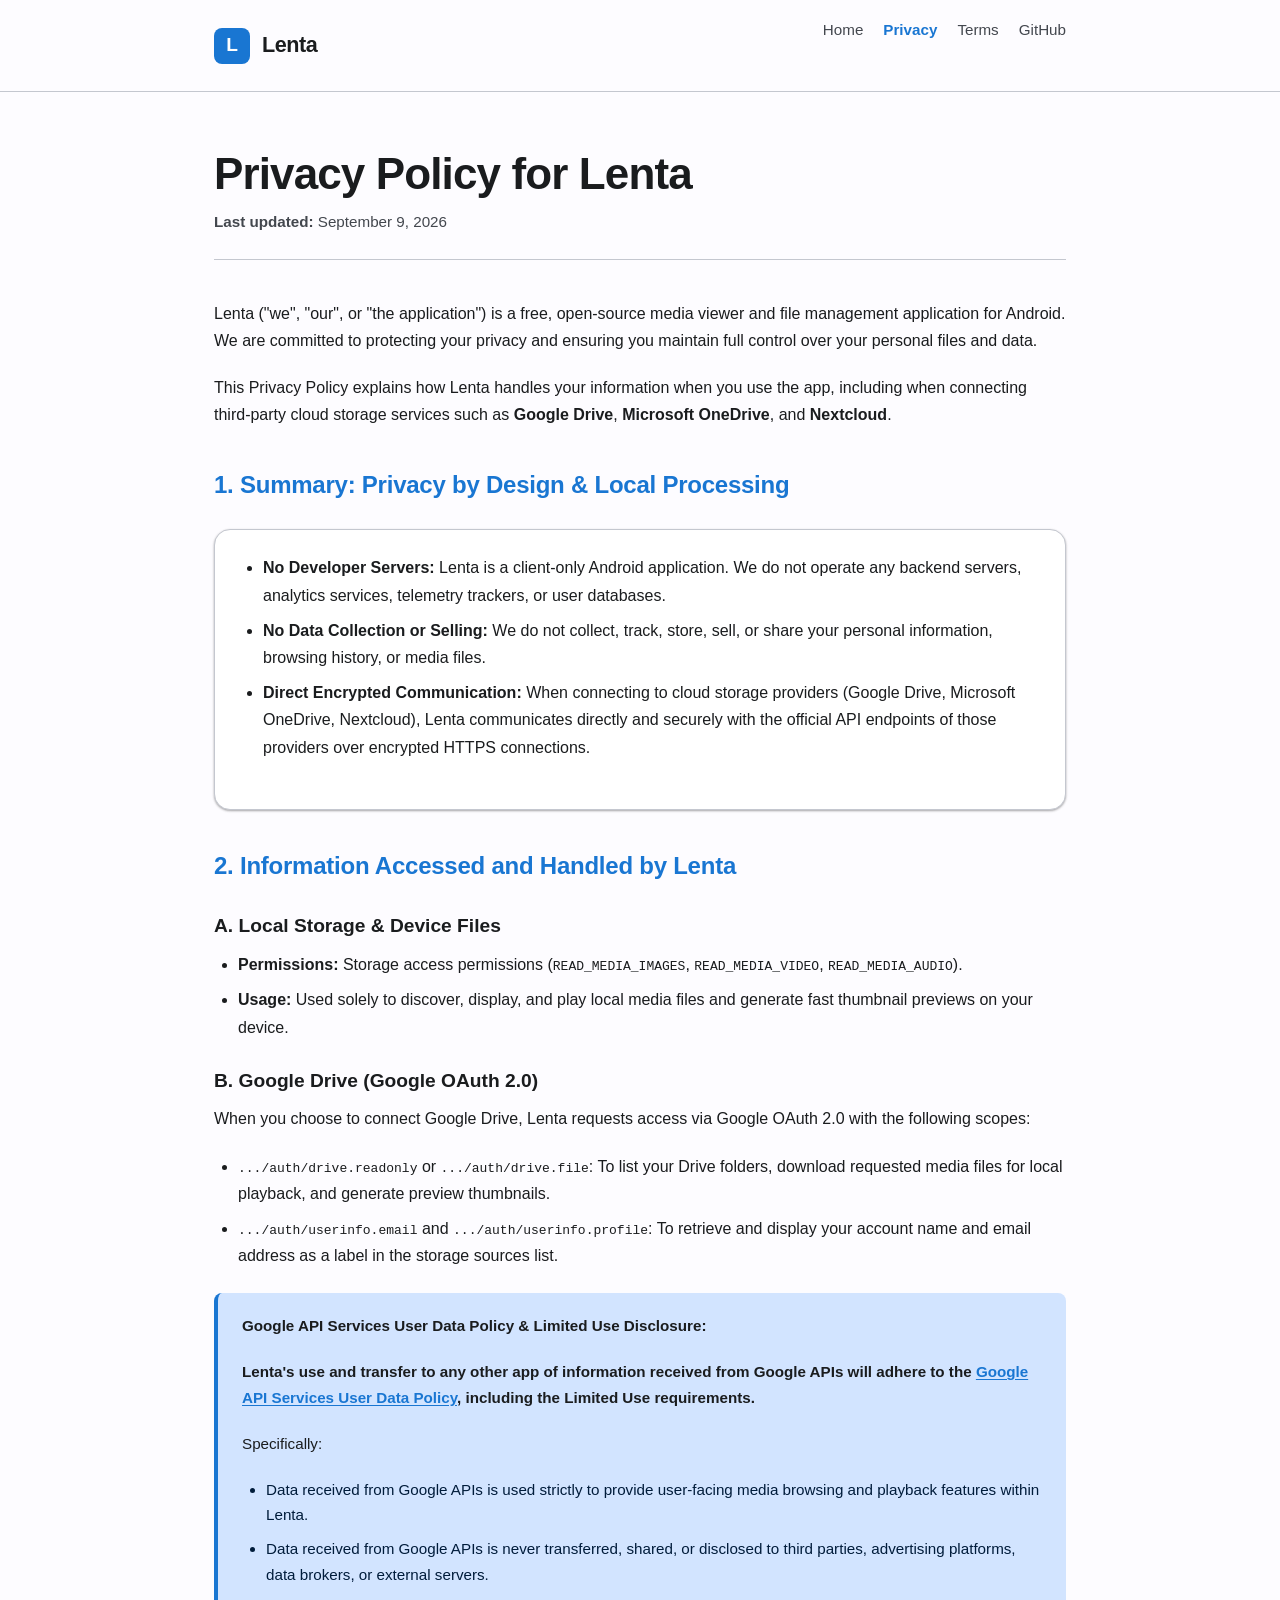
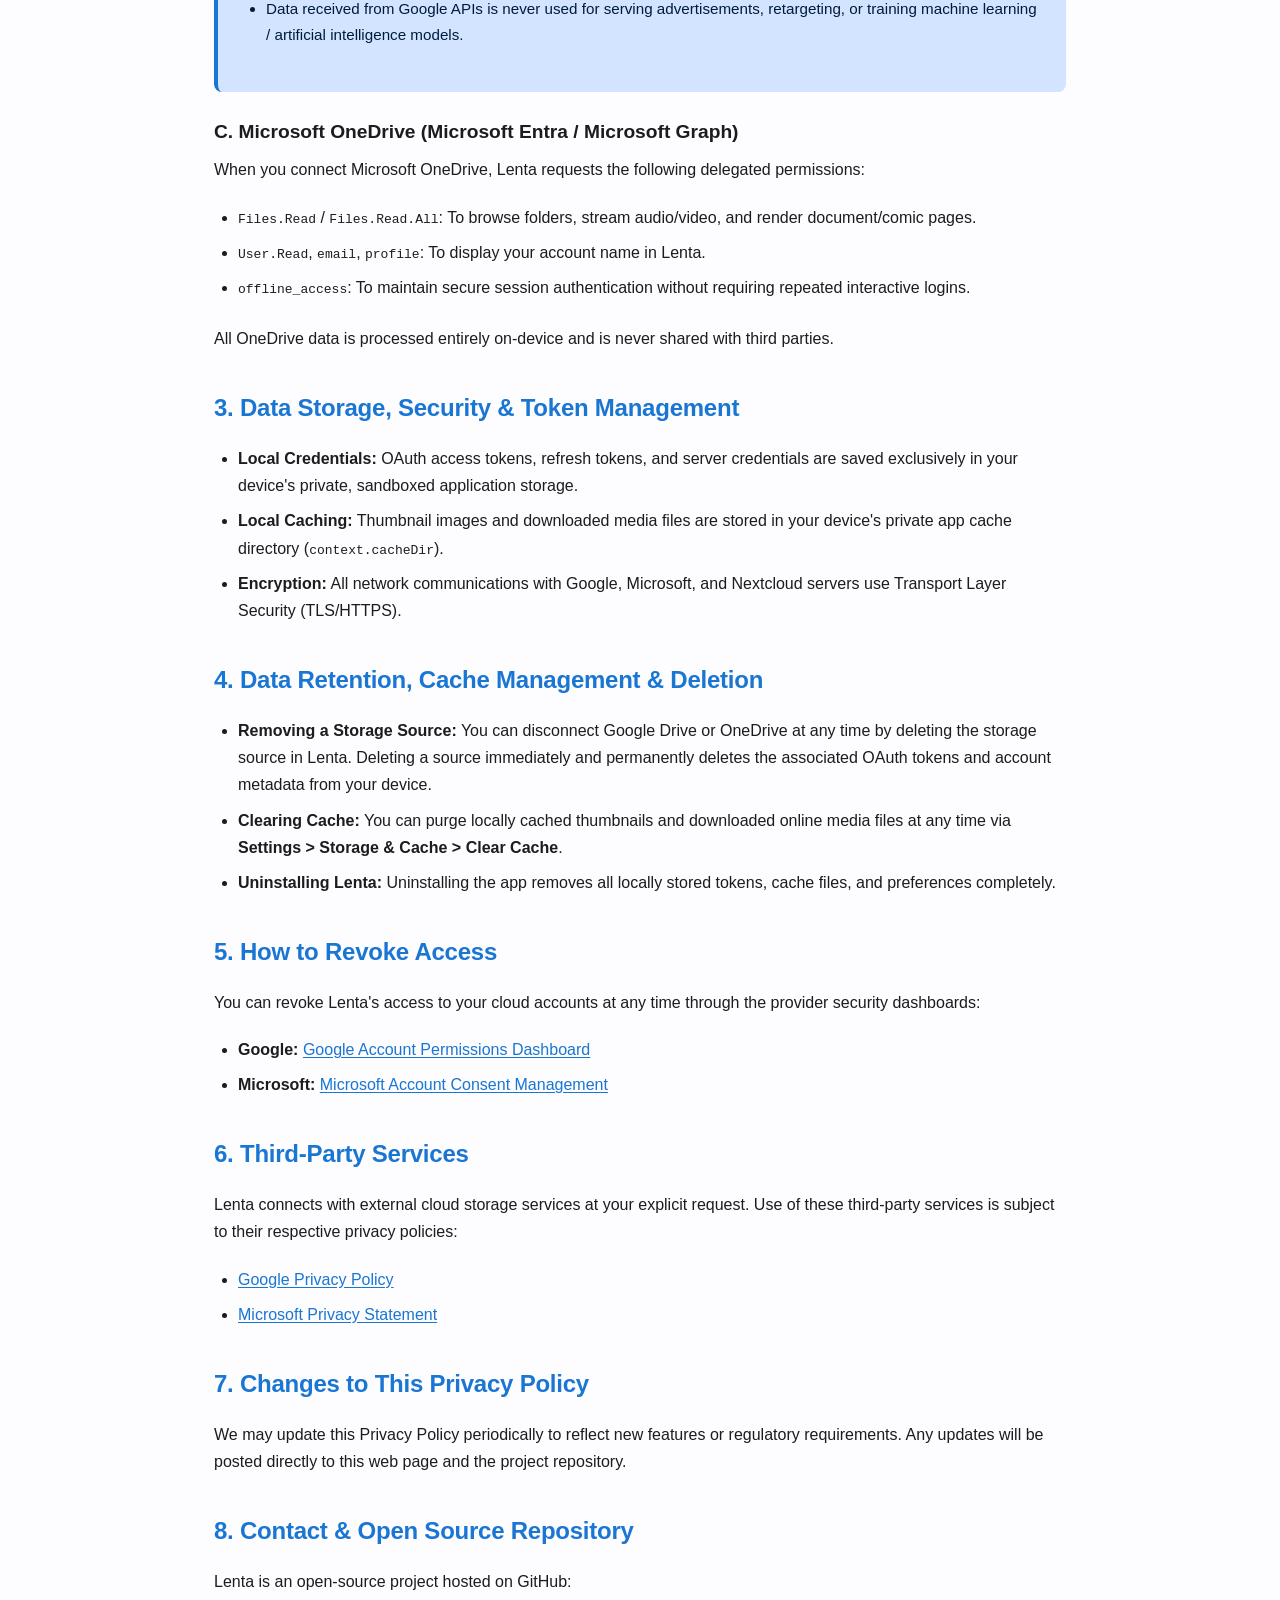
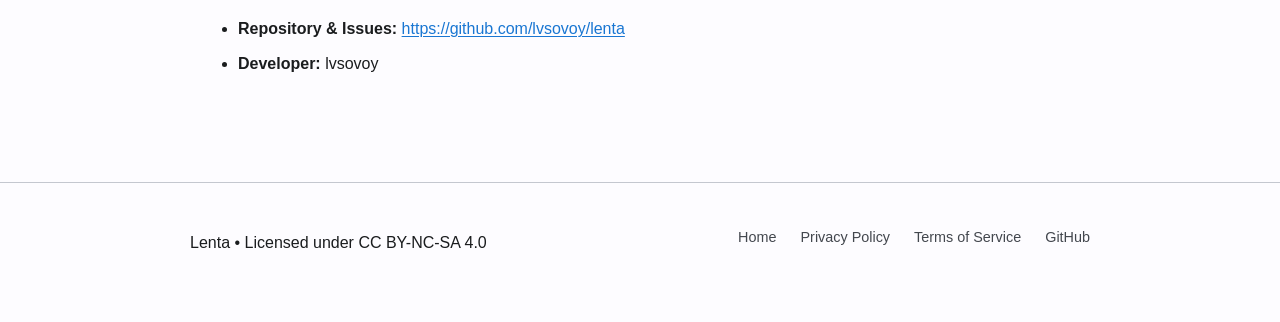
==== privacy.html @ 22934fb0 "github page and google property verification" ====
<!DOCTYPE html>
<html lang="en">
<head>
    <meta charset="UTF-8">
    <meta name="viewport" content="width=device-width, initial-scale=1.0">
    <meta name="description" content="Privacy Policy for Lenta - Android Media Viewer & Cloud File Browser">
    <meta name="theme-color" content="#1976d2">
    <title>Privacy Policy - Lenta</title>
    <style>
        :root {
            --md-sys-color-primary: #1976d2;
            --md-sys-color-on-primary: #ffffff;
            --md-sys-color-primary-container: #d2e4ff;
            --md-sys-color-on-primary-container: #001c3b;
            --md-sys-color-secondary: #535f70;
            --md-sys-color-on-secondary: #ffffff;
            --md-sys-color-secondary-container: #d7e3f8;
            --md-sys-color-on-secondary-container: #101c2b;
            --md-sys-color-surface: #fdfcff;
            --md-sys-color-on-surface: #1a1c1e;
            --md-sys-color-surface-variant: #e0e2ec;
            --md-sys-color-on-surface-variant: #43474e;
            --md-sys-color-outline: #73777f;
            --md-sys-color-outline-variant: #c4c7cf;
            --md-sys-color-background: #fdfcff;
            --md-sys-color-on-background: #1a1c1e;
            --md-sys-color-card: #ffffff;
            --shadow-sm: 0 1px 3px rgba(0,0,0,0.12), 0 1px 2px rgba(0,0,0,0.24);
            --shadow-md: 0 4px 6px -1px rgba(0,0,0,0.1), 0 2px 4px -1px rgba(0,0,0,0.06);
            --radius-sm: 8px;
            --radius-md: 16px;
            --radius-lg: 24px;
            --radius-full: 9999px;
        }

        @media (prefers-color-scheme: dark) {
            :root {
                --md-sys-color-primary: #9ecaff;
                --md-sys-color-on-primary: #003258;
                --md-sys-color-primary-container: #00497d;
                --md-sys-color-on-primary-container: #d2e4ff;
                --md-sys-color-secondary: #bbc7db;
                --md-sys-color-on-secondary: #253140;
                --md-sys-color-secondary-container: #3c4858;
                --md-sys-color-on-secondary-container: #d7e3f8;
                --md-sys-color-surface: #1a1c1e;
                --md-sys-color-on-surface: #e2e2e6;
                --md-sys-color-surface-variant: #43474e;
                --md-sys-color-on-surface-variant: #c4c7cf;
                --md-sys-color-outline: #8d9199;
                --md-sys-color-outline-variant: #43474e;
                --md-sys-color-background: #121316;
                --md-sys-color-on-background: #e2e2e6;
                --md-sys-color-card: #1e2023;
                --shadow-sm: 0 1px 3px rgba(0,0,0,0.3);
                --shadow-md: 0 4px 6px rgba(0,0,0,0.4);
            }
        }

        * {
            box-sizing: border-box;
            margin: 0;
            padding: 0;
        }

        body {
            font-family: -apple-system, BlinkMacSystemFont, "Segoe UI", Roboto, Helvetica, Arial, sans-serif;
            background-color: var(--md-sys-color-background);
            color: var(--md-sys-color-on-background);
            line-height: 1.7;
            -webkit-font-smoothing: antialiased;
        }

        header {
            border-bottom: 1px solid var(--md-sys-color-outline-variant);
            position: sticky;
            top: 0;
            background: var(--md-sys-color-background);
            backdrop-filter: blur(8px);
            z-index: 100;
        }

        .nav-container {
            max-width: 900px;
            margin: 0 auto;
            padding: 1rem 1.5rem;
            display: flex;
            justify-content: space-between;
            align-items: center;
        }

        .brand {
            display: flex;
            align-items: center;
            gap: 0.75rem;
            text-decoration: none;
            color: var(--md-sys-color-on-background);
            font-size: 1.35rem;
            font-weight: 700;
            letter-spacing: -0.02em;
        }

        .brand-icon {
            width: 36px;
            height: 36px;
            background: var(--md-sys-color-primary);
            color: var(--md-sys-color-on-primary);
            border-radius: var(--radius-sm);
            display: flex;
            align-items: center;
            justify-content: center;
            font-size: 1.2rem;
            font-weight: 800;
        }

        .nav-links {
            display: flex;
            align-items: center;
            gap: 1.25rem;
            list-style: none;
        }

        .nav-links a {
            text-decoration: none;
            color: var(--md-sys-color-on-surface-variant);
            font-weight: 500;
            font-size: 0.95rem;
            transition: color 0.2s ease;
        }

        .nav-links a:hover {
            color: var(--md-sys-color-primary);
        }

        .content-container {
            max-width: 900px;
            margin: 0 auto;
            padding: 3.5rem 1.5rem 5rem;
        }

        .doc-header {
            margin-bottom: 2.5rem;
            padding-bottom: 1.5rem;
            border-bottom: 1px solid var(--md-sys-color-outline-variant);
        }

        .doc-header h1 {
            font-size: clamp(2rem, 4vw, 2.75rem);
            font-weight: 800;
            line-height: 1.2;
            letter-spacing: -0.02em;
            margin-bottom: 0.5rem;
        }

        .doc-meta {
            color: var(--md-sys-color-on-surface-variant);
            font-size: 0.95rem;
        }

        h2 {
            font-size: 1.5rem;
            font-weight: 700;
            margin: 2.25rem 0 1rem;
            letter-spacing: -0.01em;
            color: var(--md-sys-color-primary);
        }

        h3 {
            font-size: 1.2rem;
            font-weight: 600;
            margin: 1.5rem 0 0.5rem;
        }

        p {
            margin-bottom: 1.25rem;
            color: var(--md-sys-color-on-background);
        }

        ul, ol {
            margin-bottom: 1.5rem;
            padding-left: 1.5rem;
        }

        li {
            margin-bottom: 0.5rem;
        }

        blockquote {
            background: var(--md-sys-color-primary-container);
            color: var(--md-sys-color-on-primary-container);
            border-left: 4px solid var(--md-sys-color-primary);
            padding: 1.25rem 1.5rem;
            border-radius: var(--radius-sm);
            margin: 1.5rem 0;
            font-size: 0.95rem;
        }

        blockquote p:last-child {
            margin-bottom: 0;
        }

        .highlight-box {
            background: var(--md-sys-color-card);
            border: 1px solid var(--md-sys-color-outline-variant);
            border-radius: var(--radius-md);
            padding: 1.5rem;
            margin: 1.5rem 0;
            box-shadow: var(--shadow-sm);
        }

        a {
            color: var(--md-sys-color-primary);
            text-decoration: underline;
            text-underline-offset: 2px;
        }

        a:hover {
            opacity: 0.85;
        }

        footer {
            border-top: 1px solid var(--md-sys-color-outline-variant);
            background: var(--md-sys-color-surface);
            padding: 2.5rem 1.5rem;
        }

        .footer-container {
            max-width: 900px;
            margin: 0 auto;
            display: flex;
            flex-wrap: wrap;
            justify-content: space-between;
            align-items: center;
            gap: 1.5rem;
        }

        .footer-links {
            display: flex;
            flex-wrap: wrap;
            gap: 1.5rem;
            list-style: none;
        }

        .footer-links a {
            text-decoration: none;
            color: var(--md-sys-color-on-surface-variant);
            font-size: 0.9rem;
        }

        .footer-links a:hover {
            color: var(--md-sys-color-primary);
        }
    </style>
</head>
<body>
    <header>
        <nav class="nav-container">
            <a href="index.html" class="brand">
                <div class="brand-icon">L</div>
                <span>Lenta</span>
            </a>
            <ul class="nav-links">
                <li><a href="index.html">Home</a></li>
                <li><a href="privacy.html" style="color: var(--md-sys-color-primary); font-weight: 700;">Privacy</a></li>
                <li><a href="terms.html">Terms</a></li>
                <li><a href="https://github.com/lvsovoy/lenta" target="_blank" rel="noopener">GitHub</a></li>
            </ul>
        </nav>
    </header>

    <main class="content-container">
        <div class="doc-header">
            <h1>Privacy Policy for Lenta</h1>
            <div class="doc-meta"><strong>Last updated:</strong> September 9, 2026</div>
        </div>

        <p>Lenta ("we", "our", or "the application") is a free, open-source media viewer and file management application for Android. We are committed to protecting your privacy and ensuring you maintain full control over your personal files and data.</p>

        <p>This Privacy Policy explains how Lenta handles your information when you use the app, including when connecting third-party cloud storage services such as <strong>Google Drive</strong>, <strong>Microsoft OneDrive</strong>, and <strong>Nextcloud</strong>.</p>

        <h2>1. Summary: Privacy by Design & Local Processing</h2>
        <div class="highlight-box">
            <ul>
                <li><strong>No Developer Servers:</strong> Lenta is a client-only Android application. We do not operate any backend servers, analytics services, telemetry trackers, or user databases.</li>
                <li><strong>No Data Collection or Selling:</strong> We do not collect, track, store, sell, or share your personal information, browsing history, or media files.</li>
                <li><strong>Direct Encrypted Communication:</strong> When connecting to cloud storage providers (Google Drive, Microsoft OneDrive, Nextcloud), Lenta communicates directly and securely with the official API endpoints of those providers over encrypted HTTPS connections.</li>
            </ul>
        </div>

        <h2>2. Information Accessed and Handled by Lenta</h2>

        <h3>A. Local Storage & Device Files</h3>
        <ul>
            <li><strong>Permissions:</strong> Storage access permissions (<code>READ_MEDIA_IMAGES</code>, <code>READ_MEDIA_VIDEO</code>, <code>READ_MEDIA_AUDIO</code>).</li>
            <li><strong>Usage:</strong> Used solely to discover, display, and play local media files and generate fast thumbnail previews on your device.</li>
        </ul>

        <h3>B. Google Drive (Google OAuth 2.0)</h3>
        <p>When you choose to connect Google Drive, Lenta requests access via Google OAuth 2.0 with the following scopes:</p>
        <ul>
            <li><code>.../auth/drive.readonly</code> or <code>.../auth/drive.file</code>: To list your Drive folders, download requested media files for local playback, and generate preview thumbnails.</li>
            <li><code>.../auth/userinfo.email</code> and <code>.../auth/userinfo.profile</code>: To retrieve and display your account name and email address as a label in the storage sources list.</li>
        </ul>

        <blockquote>
            <p><strong>Google API Services User Data Policy & Limited Use Disclosure:</strong></p>
            <p><strong>Lenta's use and transfer to any other app of information received from Google APIs will adhere to the <a href="https://developers.google.com/terms/api-services-user-data-policy" target="_blank" rel="noopener">Google API Services User Data Policy</a>, including the Limited Use requirements.</strong></p>
            <p>Specifically:</p>
            <ul>
                <li>Data received from Google APIs is used strictly to provide user-facing media browsing and playback features within Lenta.</li>
                <li>Data received from Google APIs is never transferred, shared, or disclosed to third parties, advertising platforms, data brokers, or external servers.</li>
                <li>Data received from Google APIs is never used for serving advertisements, retargeting, or training machine learning / artificial intelligence models.</li>
            </ul>
        </blockquote>

        <h3>C. Microsoft OneDrive (Microsoft Entra / Microsoft Graph)</h3>
        <p>When you connect Microsoft OneDrive, Lenta requests the following delegated permissions:</p>
        <ul>
            <li><code>Files.Read</code> / <code>Files.Read.All</code>: To browse folders, stream audio/video, and render document/comic pages.</li>
            <li><code>User.Read</code>, <code>email</code>, <code>profile</code>: To display your account name in Lenta.</li>
            <li><code>offline_access</code>: To maintain secure session authentication without requiring repeated interactive logins.</li>
        </ul>
        <p>All OneDrive data is processed entirely on-device and is never shared with third parties.</p>

        <h2>3. Data Storage, Security & Token Management</h2>
        <ul>
            <li><strong>Local Credentials:</strong> OAuth access tokens, refresh tokens, and server credentials are saved exclusively in your device's private, sandboxed application storage.</li>
            <li><strong>Local Caching:</strong> Thumbnail images and downloaded media files are stored in your device's private app cache directory (<code>context.cacheDir</code>).</li>
            <li><strong>Encryption:</strong> All network communications with Google, Microsoft, and Nextcloud servers use Transport Layer Security (TLS/HTTPS).</li>
        </ul>

        <h2>4. Data Retention, Cache Management & Deletion</h2>
        <ul>
            <li><strong>Removing a Storage Source:</strong> You can disconnect Google Drive or OneDrive at any time by deleting the storage source in Lenta. Deleting a source immediately and permanently deletes the associated OAuth tokens and account metadata from your device.</li>
            <li><strong>Clearing Cache:</strong> You can purge locally cached thumbnails and downloaded online media files at any time via <strong>Settings &gt; Storage &amp; Cache &gt; Clear Cache</strong>.</li>
            <li><strong>Uninstalling Lenta:</strong> Uninstalling the app removes all locally stored tokens, cache files, and preferences completely.</li>
        </ul>

        <h2>5. How to Revoke Access</h2>
        <p>You can revoke Lenta's access to your cloud accounts at any time through the provider security dashboards:</p>
        <ul>
            <li><strong>Google:</strong> <a href="https://myaccount.google.com/permissions" target="_blank" rel="noopener">Google Account Permissions Dashboard</a></li>
            <li><strong>Microsoft:</strong> <a href="https://account.live.com/consent/Manage" target="_blank" rel="noopener">Microsoft Account Consent Management</a></li>
        </ul>

        <h2>6. Third-Party Services</h2>
        <p>Lenta connects with external cloud storage services at your explicit request. Use of these third-party services is subject to their respective privacy policies:</p>
        <ul>
            <li><a href="https://policies.google.com/privacy" target="_blank" rel="noopener">Google Privacy Policy</a></li>
            <li><a href="https://privacy.microsoft.com/privacystatement" target="_blank" rel="noopener">Microsoft Privacy Statement</a></li>
        </ul>

        <h2>7. Changes to This Privacy Policy</h2>
        <p>We may update this Privacy Policy periodically to reflect new features or regulatory requirements. Any updates will be posted directly to this web page and the project repository.</p>

        <h2>8. Contact & Open Source Repository</h2>
        <p>Lenta is an open-source project hosted on GitHub:</p>
        <ul>
            <li><strong>Repository & Issues:</strong> <a href="https://github.com/lvsovoy/lenta" target="_blank" rel="noopener">https://github.com/lvsovoy/lenta</a></li>
            <li><strong>Developer:</strong> lvsovoy</li>
        </ul>
    </main>

    <footer>
        <div class="footer-container">
            <p>Lenta &bull; Licensed under CC BY-NC-SA 4.0</p>
            <ul class="footer-links">
                <li><a href="index.html">Home</a></li>
                <li><a href="privacy.html">Privacy Policy</a></li>
                <li><a href="terms.html">Terms of Service</a></li>
                <li><a href="https://github.com/lvsovoy/lenta" target="_blank" rel="noopener">GitHub</a></li>
            </ul>
        </div>
    </footer>
</body>
</html>
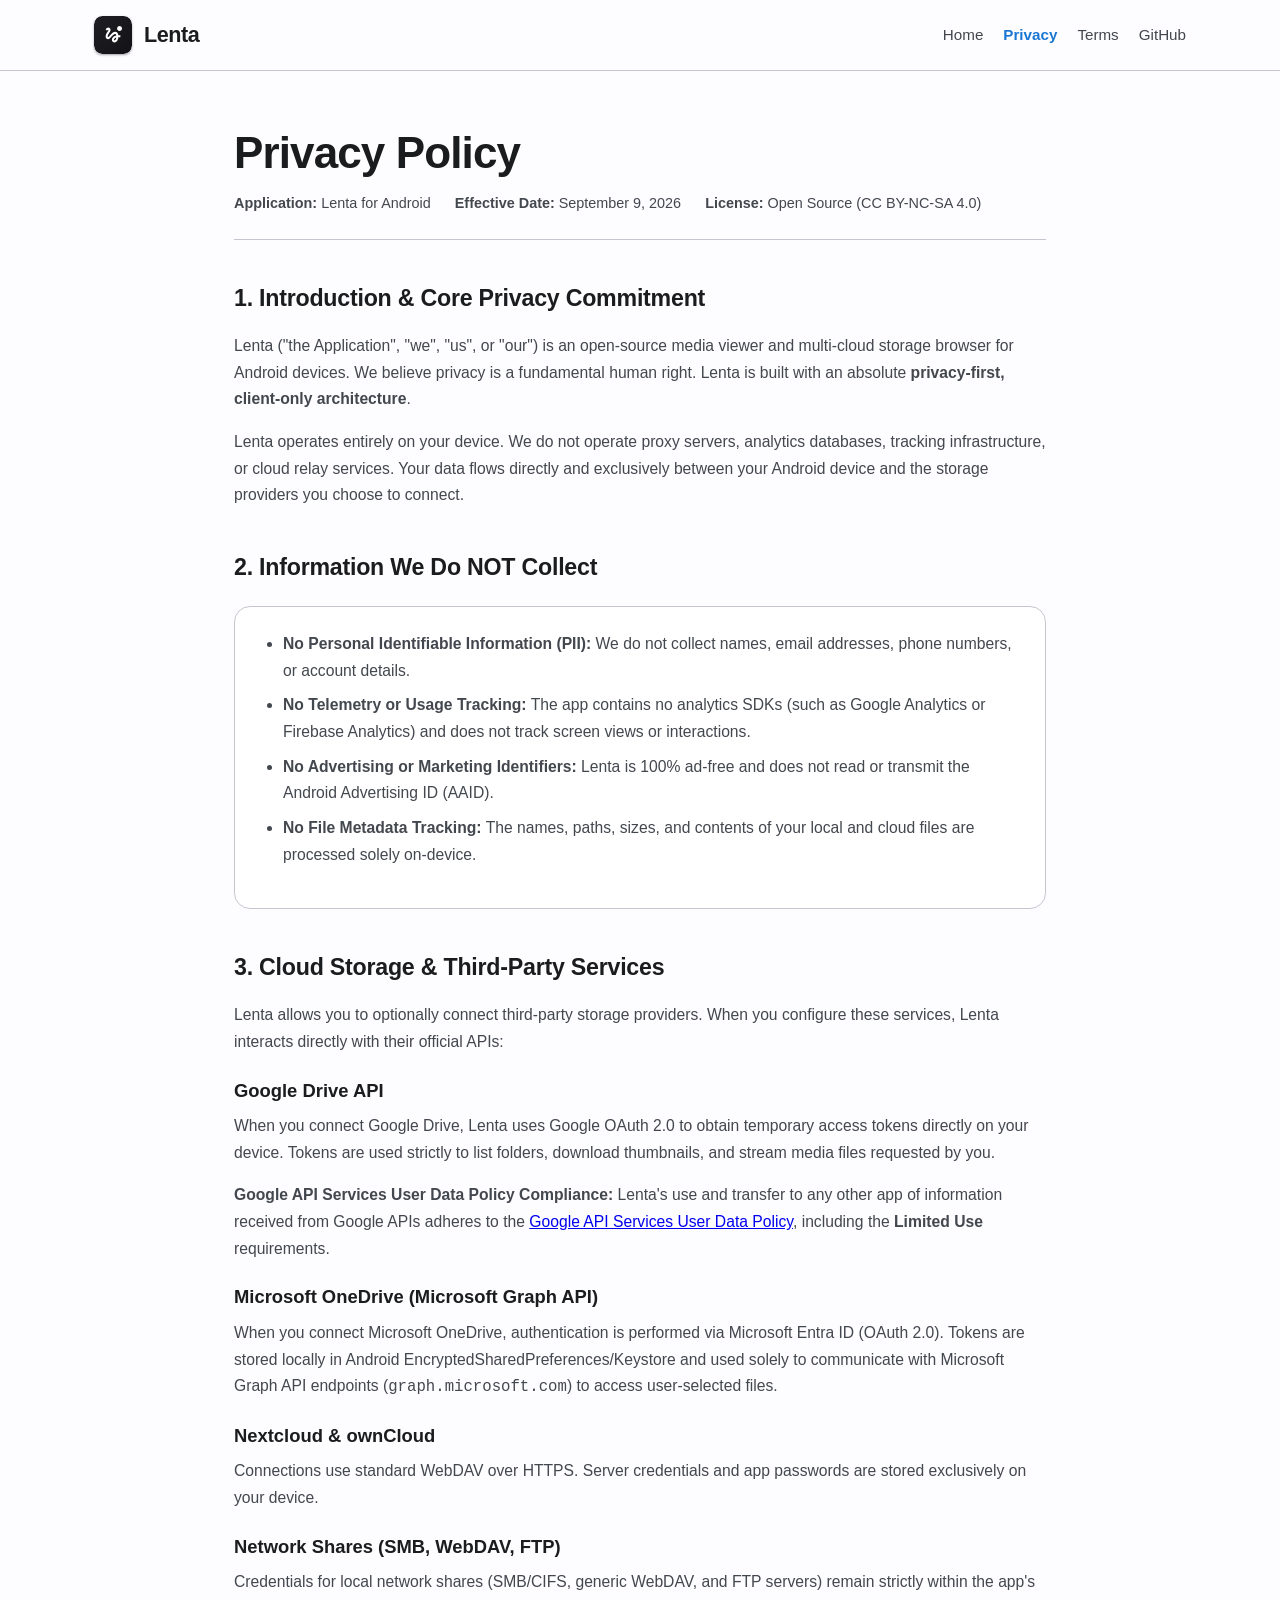
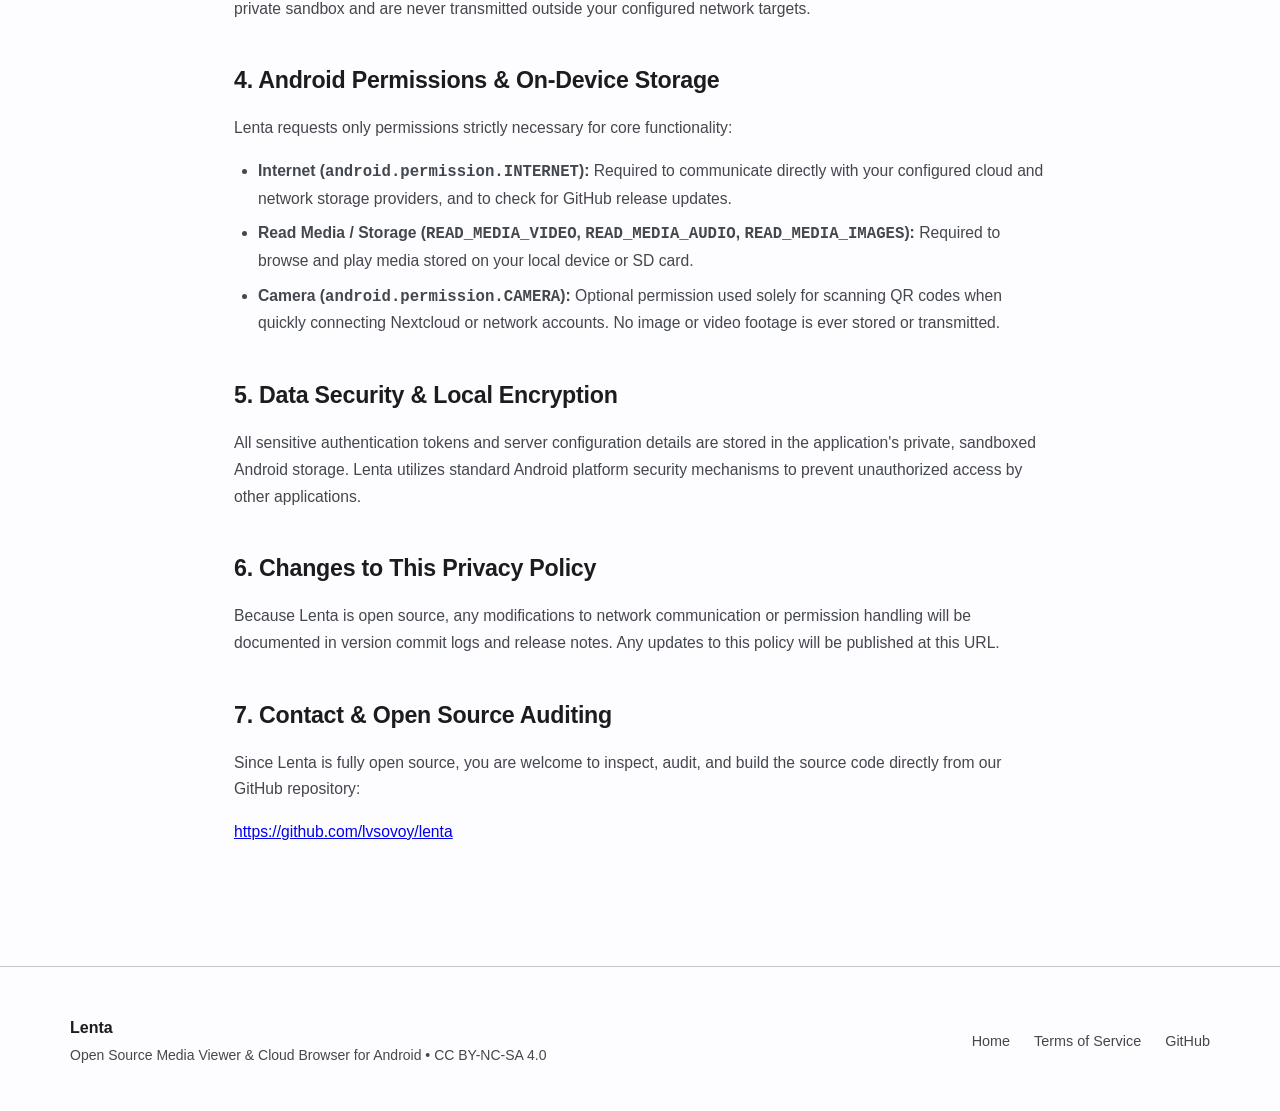
==== commit 3e148cf6: "github pages adjustment" ====
--- a/privacy.html
+++ b/privacy.html
@@ -5,258 +5,21 @@
     <meta name="viewport" content="width=device-width, initial-scale=1.0">
     <meta name="description" content="Privacy Policy for Lenta - Android Media Viewer & Cloud File Browser">
     <meta name="theme-color" content="#1976d2">
+    
+    <!-- App Icons & Favicon -->
+    <link rel="icon" type="image/svg+xml" href=".gh_pages/icon.svg">
+    <link rel="apple-touch-icon" href=".gh_pages/icon.svg">
+    
     <title>Privacy Policy - Lenta</title>
-    <style>
-        :root {
-            --md-sys-color-primary: #1976d2;
-            --md-sys-color-on-primary: #ffffff;
-            --md-sys-color-primary-container: #d2e4ff;
-            --md-sys-color-on-primary-container: #001c3b;
-            --md-sys-color-secondary: #535f70;
-            --md-sys-color-on-secondary: #ffffff;
-            --md-sys-color-secondary-container: #d7e3f8;
-            --md-sys-color-on-secondary-container: #101c2b;
-            --md-sys-color-surface: #fdfcff;
-            --md-sys-color-on-surface: #1a1c1e;
-            --md-sys-color-surface-variant: #e0e2ec;
-            --md-sys-color-on-surface-variant: #43474e;
-            --md-sys-color-outline: #73777f;
-            --md-sys-color-outline-variant: #c4c7cf;
-            --md-sys-color-background: #fdfcff;
-            --md-sys-color-on-background: #1a1c1e;
-            --md-sys-color-card: #ffffff;
-            --shadow-sm: 0 1px 3px rgba(0,0,0,0.12), 0 1px 2px rgba(0,0,0,0.24);
-            --shadow-md: 0 4px 6px -1px rgba(0,0,0,0.1), 0 2px 4px -1px rgba(0,0,0,0.06);
-            --radius-sm: 8px;
-            --radius-md: 16px;
-            --radius-lg: 24px;
-            --radius-full: 9999px;
-        }
-
-        @media (prefers-color-scheme: dark) {
-            :root {
-                --md-sys-color-primary: #9ecaff;
-                --md-sys-color-on-primary: #003258;
-                --md-sys-color-primary-container: #00497d;
-                --md-sys-color-on-primary-container: #d2e4ff;
-                --md-sys-color-secondary: #bbc7db;
-                --md-sys-color-on-secondary: #253140;
-                --md-sys-color-secondary-container: #3c4858;
-                --md-sys-color-on-secondary-container: #d7e3f8;
-                --md-sys-color-surface: #1a1c1e;
-                --md-sys-color-on-surface: #e2e2e6;
-                --md-sys-color-surface-variant: #43474e;
-                --md-sys-color-on-surface-variant: #c4c7cf;
-                --md-sys-color-outline: #8d9199;
-                --md-sys-color-outline-variant: #43474e;
-                --md-sys-color-background: #121316;
-                --md-sys-color-on-background: #e2e2e6;
-                --md-sys-color-card: #1e2023;
-                --shadow-sm: 0 1px 3px rgba(0,0,0,0.3);
-                --shadow-md: 0 4px 6px rgba(0,0,0,0.4);
-            }
-        }
-
-        * {
-            box-sizing: border-box;
-            margin: 0;
-            padding: 0;
-        }
-
-        body {
-            font-family: -apple-system, BlinkMacSystemFont, "Segoe UI", Roboto, Helvetica, Arial, sans-serif;
-            background-color: var(--md-sys-color-background);
-            color: var(--md-sys-color-on-background);
-            line-height: 1.7;
-            -webkit-font-smoothing: antialiased;
-        }
-
-        header {
-            border-bottom: 1px solid var(--md-sys-color-outline-variant);
-            position: sticky;
-            top: 0;
-            background: var(--md-sys-color-background);
-            backdrop-filter: blur(8px);
-            z-index: 100;
-        }
-
-        .nav-container {
-            max-width: 900px;
-            margin: 0 auto;
-            padding: 1rem 1.5rem;
-            display: flex;
-            justify-content: space-between;
-            align-items: center;
-        }
-
-        .brand {
-            display: flex;
-            align-items: center;
-            gap: 0.75rem;
-            text-decoration: none;
-            color: var(--md-sys-color-on-background);
-            font-size: 1.35rem;
-            font-weight: 700;
-            letter-spacing: -0.02em;
-        }
-
-        .brand-icon {
-            width: 36px;
-            height: 36px;
-            background: var(--md-sys-color-primary);
-            color: var(--md-sys-color-on-primary);
-            border-radius: var(--radius-sm);
-            display: flex;
-            align-items: center;
-            justify-content: center;
-            font-size: 1.2rem;
-            font-weight: 800;
-        }
-
-        .nav-links {
-            display: flex;
-            align-items: center;
-            gap: 1.25rem;
-            list-style: none;
-        }
-
-        .nav-links a {
-            text-decoration: none;
-            color: var(--md-sys-color-on-surface-variant);
-            font-weight: 500;
-            font-size: 0.95rem;
-            transition: color 0.2s ease;
-        }
-
-        .nav-links a:hover {
-            color: var(--md-sys-color-primary);
-        }
-
-        .content-container {
-            max-width: 900px;
-            margin: 0 auto;
-            padding: 3.5rem 1.5rem 5rem;
-        }
-
-        .doc-header {
-            margin-bottom: 2.5rem;
-            padding-bottom: 1.5rem;
-            border-bottom: 1px solid var(--md-sys-color-outline-variant);
-        }
-
-        .doc-header h1 {
-            font-size: clamp(2rem, 4vw, 2.75rem);
-            font-weight: 800;
-            line-height: 1.2;
-            letter-spacing: -0.02em;
-            margin-bottom: 0.5rem;
-        }
-
-        .doc-meta {
-            color: var(--md-sys-color-on-surface-variant);
-            font-size: 0.95rem;
-        }
-
-        h2 {
-            font-size: 1.5rem;
-            font-weight: 700;
-            margin: 2.25rem 0 1rem;
-            letter-spacing: -0.01em;
-            color: var(--md-sys-color-primary);
-        }
-
-        h3 {
-            font-size: 1.2rem;
-            font-weight: 600;
-            margin: 1.5rem 0 0.5rem;
-        }
-
-        p {
-            margin-bottom: 1.25rem;
-            color: var(--md-sys-color-on-background);
-        }
-
-        ul, ol {
-            margin-bottom: 1.5rem;
-            padding-left: 1.5rem;
-        }
-
-        li {
-            margin-bottom: 0.5rem;
-        }
-
-        blockquote {
-            background: var(--md-sys-color-primary-container);
-            color: var(--md-sys-color-on-primary-container);
-            border-left: 4px solid var(--md-sys-color-primary);
-            padding: 1.25rem 1.5rem;
-            border-radius: var(--radius-sm);
-            margin: 1.5rem 0;
-            font-size: 0.95rem;
-        }
-
-        blockquote p:last-child {
-            margin-bottom: 0;
-        }
-
-        .highlight-box {
-            background: var(--md-sys-color-card);
-            border: 1px solid var(--md-sys-color-outline-variant);
-            border-radius: var(--radius-md);
-            padding: 1.5rem;
-            margin: 1.5rem 0;
-            box-shadow: var(--shadow-sm);
-        }
-
-        a {
-            color: var(--md-sys-color-primary);
-            text-decoration: underline;
-            text-underline-offset: 2px;
-        }
-
-        a:hover {
-            opacity: 0.85;
-        }
-
-        footer {
-            border-top: 1px solid var(--md-sys-color-outline-variant);
-            background: var(--md-sys-color-surface);
-            padding: 2.5rem 1.5rem;
-        }
-
-        .footer-container {
-            max-width: 900px;
-            margin: 0 auto;
-            display: flex;
-            flex-wrap: wrap;
-            justify-content: space-between;
-            align-items: center;
-            gap: 1.5rem;
-        }
-
-        .footer-links {
-            display: flex;
-            flex-wrap: wrap;
-            gap: 1.5rem;
-            list-style: none;
-        }
-
-        .footer-links a {
-            text-decoration: none;
-            color: var(--md-sys-color-on-surface-variant);
-            font-size: 0.9rem;
-        }
-
-        .footer-links a:hover {
-            color: var(--md-sys-color-primary);
-        }
-    </style>
+    
+    <!-- Stylesheet -->
+    <link rel="stylesheet" href=".gh_pages/styles.css">
 </head>
 <body>
     <header>
         <nav class="nav-container">
             <a href="index.html" class="brand">
-                <div class="brand-icon">L</div>
+                <img src=".gh_pages/icon.svg" alt="Lenta App Icon" class="brand-icon">
                 <span>Lenta</span>
             </a>
             <ul class="nav-links">
@@ -268,105 +31,87 @@
         </nav>
     </header>
 
-    <main class="content-container">
-        <div class="doc-header">
-            <h1>Privacy Policy for Lenta</h1>
-            <div class="doc-meta"><strong>Last updated:</strong> September 9, 2026</div>
+    <main class="legal-main">
+        <div class="legal-header">
+            <h1>Privacy Policy</h1>
+            <div class="legal-meta">
+                <span><strong>Application:</strong> Lenta for Android</span>
+                <span><strong>Effective Date:</strong> September 9, 2026</span>
+                <span><strong>License:</strong> Open Source (CC BY-NC-SA 4.0)</span>
+            </div>
         </div>
 
-        <p>Lenta ("we", "our", or "the application") is a free, open-source media viewer and file management application for Android. We are committed to protecting your privacy and ensuring you maintain full control over your personal files and data.</p>
+        <div class="legal-section">
+            <h2>1. Introduction &amp; Core Privacy Commitment</h2>
+            <p>Lenta ("the Application", "we", "us", or "our") is an open-source media viewer and multi-cloud storage browser for Android devices. We believe privacy is a fundamental human right. Lenta is built with an absolute <strong>privacy-first, client-only architecture</strong>.</p>
+            <p>Lenta operates entirely on your device. We do not operate proxy servers, analytics databases, tracking infrastructure, or cloud relay services. Your data flows directly and exclusively between your Android device and the storage providers you choose to connect.</p>
+        </div>
 
-        <p>This Privacy Policy explains how Lenta handles your information when you use the app, including when connecting third-party cloud storage services such as <strong>Google Drive</strong>, <strong>Microsoft OneDrive</strong>, and <strong>Nextcloud</strong>.</p>
+        <div class="legal-section">
+            <h2>2. Information We Do NOT Collect</h2>
+            <div class="legal-card">
+                <ul>
+                    <li><strong>No Personal Identifiable Information (PII):</strong> We do not collect names, email addresses, phone numbers, or account details.</li>
+                    <li><strong>No Telemetry or Usage Tracking:</strong> The app contains no analytics SDKs (such as Google Analytics or Firebase Analytics) and does not track screen views or interactions.</li>
+                    <li><strong>No Advertising or Marketing Identifiers:</strong> Lenta is 100% ad-free and does not read or transmit the Android Advertising ID (AAID).</li>
+                    <li><strong>No File Metadata Tracking:</strong> The names, paths, sizes, and contents of your local and cloud files are processed solely on-device.</li>
+                </ul>
+            </div>
+        </div>
 
-        <h2>1. Summary: Privacy by Design & Local Processing</h2>
-        <div class="highlight-box">
+        <div class="legal-section">
+            <h2>3. Cloud Storage &amp; Third-Party Services</h2>
+            <p>Lenta allows you to optionally connect third-party storage providers. When you configure these services, Lenta interacts directly with their official APIs:</p>
+            
+            <h3>Google Drive API</h3>
+            <p>When you connect Google Drive, Lenta uses Google OAuth 2.0 to obtain temporary access tokens directly on your device. Tokens are used strictly to list folders, download thumbnails, and stream media files requested by you.</p>
+            <p><strong>Google API Services User Data Policy Compliance:</strong> Lenta's use and transfer to any other app of information received from Google APIs adheres to the <a href="https://developers.google.com/terms/api-services-user-data-policy" target="_blank" rel="noopener">Google API Services User Data Policy</a>, including the <strong>Limited Use</strong> requirements.</p>
+
+            <h3>Microsoft OneDrive (Microsoft Graph API)</h3>
+            <p>When you connect Microsoft OneDrive, authentication is performed via Microsoft Entra ID (OAuth 2.0). Tokens are stored locally in Android EncryptedSharedPreferences/Keystore and used solely to communicate with Microsoft Graph API endpoints (<code>graph.microsoft.com</code>) to access user-selected files.</p>
+
+            <h3>Nextcloud &amp; ownCloud</h3>
+            <p>Connections use standard WebDAV over HTTPS. Server credentials and app passwords are stored exclusively on your device.</p>
+
+            <h3>Network Shares (SMB, WebDAV, FTP)</h3>
+            <p>Credentials for local network shares (SMB/CIFS, generic WebDAV, and FTP servers) remain strictly within the app's private sandbox and are never transmitted outside your configured network targets.</p>
+        </div>
+
+        <div class="legal-section">
+            <h2>4. Android Permissions &amp; On-Device Storage</h2>
+            <p>Lenta requests only permissions strictly necessary for core functionality:</p>
             <ul>
-                <li><strong>No Developer Servers:</strong> Lenta is a client-only Android application. We do not operate any backend servers, analytics services, telemetry trackers, or user databases.</li>
-                <li><strong>No Data Collection or Selling:</strong> We do not collect, track, store, sell, or share your personal information, browsing history, or media files.</li>
-                <li><strong>Direct Encrypted Communication:</strong> When connecting to cloud storage providers (Google Drive, Microsoft OneDrive, Nextcloud), Lenta communicates directly and securely with the official API endpoints of those providers over encrypted HTTPS connections.</li>
+                <li><strong>Internet (<code>android.permission.INTERNET</code>):</strong> Required to communicate directly with your configured cloud and network storage providers, and to check for GitHub release updates.</li>
+                <li><strong>Read Media / Storage (<code>READ_MEDIA_VIDEO</code>, <code>READ_MEDIA_AUDIO</code>, <code>READ_MEDIA_IMAGES</code>):</strong> Required to browse and play media stored on your local device or SD card.</li>
+                <li><strong>Camera (<code>android.permission.CAMERA</code>):</strong> Optional permission used solely for scanning QR codes when quickly connecting Nextcloud or network accounts. No image or video footage is ever stored or transmitted.</li>
             </ul>
         </div>
 
-        <h2>2. Information Accessed and Handled by Lenta</h2>
+        <div class="legal-section">
+            <h2>5. Data Security &amp; Local Encryption</h2>
+            <p>All sensitive authentication tokens and server configuration details are stored in the application's private, sandboxed Android storage. Lenta utilizes standard Android platform security mechanisms to prevent unauthorized access by other applications.</p>
+        </div>
 
-        <h3>A. Local Storage & Device Files</h3>
-        <ul>
-            <li><strong>Permissions:</strong> Storage access permissions (<code>READ_MEDIA_IMAGES</code>, <code>READ_MEDIA_VIDEO</code>, <code>READ_MEDIA_AUDIO</code>).</li>
-            <li><strong>Usage:</strong> Used solely to discover, display, and play local media files and generate fast thumbnail previews on your device.</li>
-        </ul>
+        <div class="legal-section">
+            <h2>6. Changes to This Privacy Policy</h2>
+            <p>Because Lenta is open source, any modifications to network communication or permission handling will be documented in version commit logs and release notes. Any updates to this policy will be published at this URL.</p>
+        </div>
 
-        <h3>B. Google Drive (Google OAuth 2.0)</h3>
-        <p>When you choose to connect Google Drive, Lenta requests access via Google OAuth 2.0 with the following scopes:</p>
-        <ul>
-            <li><code>.../auth/drive.readonly</code> or <code>.../auth/drive.file</code>: To list your Drive folders, download requested media files for local playback, and generate preview thumbnails.</li>
-            <li><code>.../auth/userinfo.email</code> and <code>.../auth/userinfo.profile</code>: To retrieve and display your account name and email address as a label in the storage sources list.</li>
-        </ul>
-
-        <blockquote>
-            <p><strong>Google API Services User Data Policy & Limited Use Disclosure:</strong></p>
-            <p><strong>Lenta's use and transfer to any other app of information received from Google APIs will adhere to the <a href="https://developers.google.com/terms/api-services-user-data-policy" target="_blank" rel="noopener">Google API Services User Data Policy</a>, including the Limited Use requirements.</strong></p>
-            <p>Specifically:</p>
-            <ul>
-                <li>Data received from Google APIs is used strictly to provide user-facing media browsing and playback features within Lenta.</li>
-                <li>Data received from Google APIs is never transferred, shared, or disclosed to third parties, advertising platforms, data brokers, or external servers.</li>
-                <li>Data received from Google APIs is never used for serving advertisements, retargeting, or training machine learning / artificial intelligence models.</li>
-            </ul>
-        </blockquote>
-
-        <h3>C. Microsoft OneDrive (Microsoft Entra / Microsoft Graph)</h3>
-        <p>When you connect Microsoft OneDrive, Lenta requests the following delegated permissions:</p>
-        <ul>
-            <li><code>Files.Read</code> / <code>Files.Read.All</code>: To browse folders, stream audio/video, and render document/comic pages.</li>
-            <li><code>User.Read</code>, <code>email</code>, <code>profile</code>: To display your account name in Lenta.</li>
-            <li><code>offline_access</code>: To maintain secure session authentication without requiring repeated interactive logins.</li>
-        </ul>
-        <p>All OneDrive data is processed entirely on-device and is never shared with third parties.</p>
-
-        <h2>3. Data Storage, Security & Token Management</h2>
-        <ul>
-            <li><strong>Local Credentials:</strong> OAuth access tokens, refresh tokens, and server credentials are saved exclusively in your device's private, sandboxed application storage.</li>
-            <li><strong>Local Caching:</strong> Thumbnail images and downloaded media files are stored in your device's private app cache directory (<code>context.cacheDir</code>).</li>
-            <li><strong>Encryption:</strong> All network communications with Google, Microsoft, and Nextcloud servers use Transport Layer Security (TLS/HTTPS).</li>
-        </ul>
-
-        <h2>4. Data Retention, Cache Management & Deletion</h2>
-        <ul>
-            <li><strong>Removing a Storage Source:</strong> You can disconnect Google Drive or OneDrive at any time by deleting the storage source in Lenta. Deleting a source immediately and permanently deletes the associated OAuth tokens and account metadata from your device.</li>
-            <li><strong>Clearing Cache:</strong> You can purge locally cached thumbnails and downloaded online media files at any time via <strong>Settings &gt; Storage &amp; Cache &gt; Clear Cache</strong>.</li>
-            <li><strong>Uninstalling Lenta:</strong> Uninstalling the app removes all locally stored tokens, cache files, and preferences completely.</li>
-        </ul>
-
-        <h2>5. How to Revoke Access</h2>
-        <p>You can revoke Lenta's access to your cloud accounts at any time through the provider security dashboards:</p>
-        <ul>
-            <li><strong>Google:</strong> <a href="https://myaccount.google.com/permissions" target="_blank" rel="noopener">Google Account Permissions Dashboard</a></li>
-            <li><strong>Microsoft:</strong> <a href="https://account.live.com/consent/Manage" target="_blank" rel="noopener">Microsoft Account Consent Management</a></li>
-        </ul>
-
-        <h2>6. Third-Party Services</h2>
-        <p>Lenta connects with external cloud storage services at your explicit request. Use of these third-party services is subject to their respective privacy policies:</p>
-        <ul>
-            <li><a href="https://policies.google.com/privacy" target="_blank" rel="noopener">Google Privacy Policy</a></li>
-            <li><a href="https://privacy.microsoft.com/privacystatement" target="_blank" rel="noopener">Microsoft Privacy Statement</a></li>
-        </ul>
-
-        <h2>7. Changes to This Privacy Policy</h2>
-        <p>We may update this Privacy Policy periodically to reflect new features or regulatory requirements. Any updates will be posted directly to this web page and the project repository.</p>
-
-        <h2>8. Contact & Open Source Repository</h2>
-        <p>Lenta is an open-source project hosted on GitHub:</p>
-        <ul>
-            <li><strong>Repository & Issues:</strong> <a href="https://github.com/lvsovoy/lenta" target="_blank" rel="noopener">https://github.com/lvsovoy/lenta</a></li>
-            <li><strong>Developer:</strong> lvsovoy</li>
-        </ul>
+        <div class="legal-section">
+            <h2>7. Contact &amp; Open Source Auditing</h2>
+            <p>Since Lenta is fully open source, you are welcome to inspect, audit, and build the source code directly from our GitHub repository:</p>
+            <p><a href="https://github.com/lvsovoy/lenta" target="_blank" rel="noopener">https://github.com/lvsovoy/lenta</a></p>
+        </div>
     </main>
 
     <footer>
         <div class="footer-container">
-            <p>Lenta &bull; Licensed under CC BY-NC-SA 4.0</p>
+            <div class="footer-left">
+                <strong>Lenta</strong>
+                <p>Open Source Media Viewer &amp; Cloud Browser for Android &bull; CC BY-NC-SA 4.0</p>
+            </div>
             <ul class="footer-links">
                 <li><a href="index.html">Home</a></li>
-                <li><a href="privacy.html">Privacy Policy</a></li>
                 <li><a href="terms.html">Terms of Service</a></li>
                 <li><a href="https://github.com/lvsovoy/lenta" target="_blank" rel="noopener">GitHub</a></li>
             </ul>
--- a/.gh_pages/styles.css
+++ b/.gh_pages/styles.css
@@ -0,0 +1,469 @@
+:root {
+    --md-sys-color-primary: #1976d2;
+    --md-sys-color-on-primary: #ffffff;
+    --md-sys-color-primary-container: #d2e4ff;
+    --md-sys-color-on-primary-container: #001c3b;
+    --md-sys-color-secondary: #535f70;
+    --md-sys-color-on-secondary: #ffffff;
+    --md-sys-color-secondary-container: #d7e3f8;
+    --md-sys-color-on-secondary-container: #101c2b;
+    --md-sys-color-tertiary: #6b5778;
+    --md-sys-color-tertiary-container: #f3daff;
+    --md-sys-color-on-tertiary-container: #251432;
+    --md-sys-color-surface: #fdfcff;
+    --md-sys-color-on-surface: #1a1c1e;
+    --md-sys-color-surface-variant: #e0e2ec;
+    --md-sys-color-on-surface-variant: #43474e;
+    --md-sys-color-outline: #73777f;
+    --md-sys-color-outline-variant: #c4c7cf;
+    --md-sys-color-background: #fdfcff;
+    --md-sys-color-on-background: #1a1c1e;
+    --md-sys-color-card: #ffffff;
+    --shadow-sm: 0 1px 3px rgba(0,0,0,0.12), 0 1px 2px rgba(0,0,0,0.24);
+    --shadow-md: 0 4px 6px -1px rgba(0,0,0,0.1), 0 2px 4px -1px rgba(0,0,0,0.06);
+    --shadow-lg: 0 10px 15px -3px rgba(0,0,0,0.1), 0 4px 6px -2px rgba(0,0,0,0.05);
+    --radius-sm: 8px;
+    --radius-md: 16px;
+    --radius-lg: 24px;
+    --radius-full: 9999px;
+}
+
+@media (prefers-color-scheme: dark) {
+    :root {
+        --md-sys-color-primary: #9ecaff;
+        --md-sys-color-on-primary: #003258;
+        --md-sys-color-primary-container: #00497d;
+        --md-sys-color-on-primary-container: #d2e4ff;
+        --md-sys-color-secondary: #bbc7db;
+        --md-sys-color-on-secondary: #253140;
+        --md-sys-color-secondary-container: #3c4858;
+        --md-sys-color-on-secondary-container: #d7e3f8;
+        --md-sys-color-tertiary: #d7bee4;
+        --md-sys-color-tertiary-container: #534060;
+        --md-sys-color-on-tertiary-container: #f3daff;
+        --md-sys-color-surface: #1a1c1e;
+        --md-sys-color-on-surface: #e2e2e6;
+        --md-sys-color-surface-variant: #43474e;
+        --md-sys-color-on-surface-variant: #c4c7cf;
+        --md-sys-color-outline: #8d9199;
+        --md-sys-color-outline-variant: #43474e;
+        --md-sys-color-background: #121316;
+        --md-sys-color-on-background: #e2e2e6;
+        --md-sys-color-card: #1e2023;
+        --shadow-sm: 0 1px 3px rgba(0,0,0,0.3);
+        --shadow-md: 0 4px 6px rgba(0,0,0,0.4);
+        --shadow-lg: 0 10px 20px rgba(0,0,0,0.5);
+    }
+}
+
+* {
+    box-sizing: border-box;
+    margin: 0;
+    padding: 0;
+}
+
+body {
+    font-family: -apple-system, BlinkMacSystemFont, "Segoe UI", Roboto, Helvetica, Arial, sans-serif;
+    background-color: var(--md-sys-color-background);
+    color: var(--md-sys-color-on-background);
+    line-height: 1.6;
+    -webkit-font-smoothing: antialiased;
+}
+
+header {
+    border-bottom: 1px solid var(--md-sys-color-outline-variant);
+    position: sticky;
+    top: 0;
+    background: var(--md-sys-color-background);
+    backdrop-filter: blur(8px);
+    z-index: 100;
+}
+
+.nav-container {
+    max-width: 1140px;
+    margin: 0 auto;
+    padding: 1rem 1.5rem;
+    display: flex;
+    justify-content: space-between;
+    align-items: center;
+}
+
+.brand {
+    display: flex;
+    align-items: center;
+    gap: 0.75rem;
+    text-decoration: none;
+    color: var(--md-sys-color-on-background);
+    font-size: 1.35rem;
+    font-weight: 700;
+    letter-spacing: -0.02em;
+}
+
+.brand-icon {
+    width: 38px;
+    height: 38px;
+    border-radius: var(--radius-sm);
+    display: block;
+    object-fit: contain;
+    box-shadow: var(--shadow-sm);
+}
+
+.nav-links {
+    display: flex;
+    align-items: center;
+    gap: 1.25rem;
+    list-style: none;
+}
+
+.nav-links a {
+    text-decoration: none;
+    color: var(--md-sys-color-on-surface-variant);
+    font-weight: 500;
+    font-size: 0.95rem;
+    transition: color 0.2s ease;
+}
+
+.nav-links a:hover {
+    color: var(--md-sys-color-primary);
+}
+
+.hero {
+    max-width: 1140px;
+    margin: 0 auto;
+    padding: 4.5rem 1.5rem 3rem;
+    text-align: center;
+}
+
+.hero-badge {
+    display: inline-flex;
+    align-items: center;
+    gap: 0.5rem;
+    background: var(--md-sys-color-primary-container);
+    color: var(--md-sys-color-on-primary-container);
+    padding: 0.35rem 1rem;
+    border-radius: var(--radius-full);
+    font-size: 0.85rem;
+    font-weight: 600;
+    margin-bottom: 1.5rem;
+}
+
+.hero h1 {
+    font-size: clamp(2.2rem, 5vw, 3.5rem);
+    font-weight: 800;
+    line-height: 1.15;
+    letter-spacing: -0.03em;
+    margin-bottom: 1.25rem;
+}
+
+.hero p {
+    font-size: clamp(1.05rem, 2vw, 1.25rem);
+    color: var(--md-sys-color-on-surface-variant);
+    max-width: 760px;
+    margin: 0 auto 2.5rem;
+}
+
+.cta-buttons {
+    display: flex;
+    flex-wrap: wrap;
+    gap: 1rem;
+    justify-content: center;
+    margin-bottom: 3.5rem;
+}
+
+.btn {
+    display: inline-flex;
+    align-items: center;
+    gap: 0.5rem;
+    padding: 0.85rem 1.75rem;
+    border-radius: var(--radius-full);
+    text-decoration: none;
+    font-weight: 600;
+    font-size: 1rem;
+    transition: transform 0.15s ease, box-shadow 0.15s ease;
+    cursor: pointer;
+}
+
+.btn:hover {
+    transform: translateY(-2px);
+    box-shadow: var(--shadow-md);
+}
+
+.btn:active {
+    transform: translateY(0);
+}
+
+.btn-primary {
+    background: var(--md-sys-color-primary);
+    color: var(--md-sys-color-on-primary);
+}
+
+.btn-secondary {
+    background: var(--md-sys-color-secondary-container);
+    color: var(--md-sys-color-on-secondary-container);
+    border: 1px solid var(--md-sys-color-outline-variant);
+}
+
+.features {
+    max-width: 1140px;
+    margin: 0 auto;
+    padding: 2.5rem 1.5rem 4rem;
+}
+
+.section-title {
+    text-align: center;
+    margin-bottom: 3rem;
+}
+
+.section-title h2 {
+    font-size: 2.1rem;
+    font-weight: 700;
+    margin-bottom: 0.5rem;
+    letter-spacing: -0.02em;
+}
+
+.section-title p {
+    color: var(--md-sys-color-on-surface-variant);
+    font-size: 1.05rem;
+    max-width: 700px;
+    margin: 0 auto;
+}
+
+.grid {
+    display: grid;
+    grid-template-columns: repeat(auto-fit, minmax(320px, 1fr));
+    gap: 1.5rem;
+}
+
+.card {
+    background: var(--md-sys-color-card);
+    border: 1px solid var(--md-sys-color-outline-variant);
+    border-radius: var(--radius-md);
+    padding: 1.75rem;
+    transition: transform 0.2s ease, box-shadow 0.2s ease;
+    display: flex;
+    flex-direction: column;
+}
+
+.card:hover {
+    transform: translateY(-4px);
+    box-shadow: var(--shadow-md);
+}
+
+.card-icon {
+    width: 48px;
+    height: 48px;
+    border-radius: var(--radius-sm);
+    background: var(--md-sys-color-primary-container);
+    color: var(--md-sys-color-on-primary-container);
+    display: flex;
+    align-items: center;
+    justify-content: center;
+    font-size: 1.5rem;
+    margin-bottom: 1.25rem;
+}
+
+.card h3 {
+    font-size: 1.25rem;
+    font-weight: 600;
+    margin-bottom: 0.6rem;
+}
+
+.card p {
+    color: var(--md-sys-color-on-surface-variant);
+    font-size: 0.95rem;
+    line-height: 1.55;
+    margin-bottom: 0.75rem;
+}
+
+.card ul {
+    margin-top: auto;
+    padding-left: 1.25rem;
+    color: var(--md-sys-color-on-surface-variant);
+    font-size: 0.88rem;
+    line-height: 1.5;
+}
+
+.card ul li {
+    margin-bottom: 0.35rem;
+}
+
+.specs-section {
+    max-width: 1140px;
+    margin: 0 auto 4rem;
+    padding: 0 1.5rem;
+}
+
+.specs-grid {
+    display: grid;
+    grid-template-columns: repeat(auto-fit, minmax(240px, 1fr));
+    gap: 1.25rem;
+}
+
+.spec-box {
+    background: var(--md-sys-color-card);
+    border: 1px solid var(--md-sys-color-outline-variant);
+    border-radius: var(--radius-md);
+    padding: 1.5rem;
+}
+
+.spec-box h4 {
+    font-size: 1rem;
+    font-weight: 700;
+    color: var(--md-sys-color-primary);
+    margin-bottom: 0.5rem;
+}
+
+.spec-box p {
+    font-size: 0.9rem;
+    color: var(--md-sys-color-on-surface-variant);
+    line-height: 1.45;
+}
+
+.compliance-banner {
+    max-width: 1140px;
+    margin: 0 auto 4rem;
+    padding: 0 1.5rem;
+}
+
+.banner-inner {
+    background: var(--md-sys-color-secondary-container);
+    color: var(--md-sys-color-on-secondary-container);
+    border-radius: var(--radius-md);
+    padding: 2.25rem;
+    display: flex;
+    flex-direction: column;
+    gap: 1rem;
+    border: 1px solid var(--md-sys-color-outline-variant);
+}
+
+.banner-inner h3 {
+    font-size: 1.3rem;
+    font-weight: 700;
+}
+
+.banner-inner p {
+    font-size: 0.95rem;
+    line-height: 1.55;
+}
+
+.banner-links {
+    display: flex;
+    flex-wrap: wrap;
+    gap: 1rem;
+    margin-top: 0.5rem;
+}
+
+/* Legal Documents Layout */
+.legal-main {
+    max-width: 860px;
+    margin: 0 auto;
+    padding: 3.5rem 1.5rem 5rem;
+}
+
+.legal-header {
+    margin-bottom: 2.5rem;
+    padding-bottom: 1.5rem;
+    border-bottom: 1px solid var(--md-sys-color-outline-variant);
+}
+
+.legal-header h1 {
+    font-size: clamp(2rem, 4vw, 2.75rem);
+    font-weight: 800;
+    line-height: 1.2;
+    letter-spacing: -0.02em;
+    margin-bottom: 0.75rem;
+}
+
+.legal-meta {
+    display: flex;
+    flex-wrap: wrap;
+    gap: 1.5rem;
+    font-size: 0.9rem;
+    color: var(--md-sys-color-on-surface-variant);
+}
+
+.legal-section {
+    margin-bottom: 2.5rem;
+}
+
+.legal-section h2 {
+    font-size: 1.45rem;
+    font-weight: 700;
+    margin-bottom: 1rem;
+    color: var(--md-sys-color-on-background);
+    letter-spacing: -0.01em;
+}
+
+.legal-section h3 {
+    font-size: 1.15rem;
+    font-weight: 600;
+    margin: 1.25rem 0 0.5rem;
+}
+
+.legal-section p, .legal-section ul, .legal-section ol {
+    margin-bottom: 1rem;
+    color: var(--md-sys-color-on-surface-variant);
+    font-size: 0.98rem;
+    line-height: 1.7;
+}
+
+.legal-section ul, .legal-section ol {
+    padding-left: 1.5rem;
+}
+
+.legal-section li {
+    margin-bottom: 0.5rem;
+}
+
+.legal-card {
+    background: var(--md-sys-color-card);
+    border: 1px solid var(--md-sys-color-outline-variant);
+    border-radius: var(--radius-md);
+    padding: 1.5rem;
+    margin: 1.25rem 0;
+}
+
+footer {
+    border-top: 1px solid var(--md-sys-color-outline-variant);
+    background: var(--md-sys-color-surface);
+    padding: 3rem 1.5rem;
+}
+
+.footer-container {
+    max-width: 1140px;
+    margin: 0 auto;
+    display: flex;
+    flex-wrap: wrap;
+    justify-content: space-between;
+    align-items: center;
+    gap: 1.5rem;
+}
+
+.footer-left {
+    display: flex;
+    flex-direction: column;
+    gap: 0.25rem;
+}
+
+.footer-left p {
+    font-size: 0.875rem;
+    color: var(--md-sys-color-on-surface-variant);
+}
+
+.footer-links {
+    display: flex;
+    flex-wrap: wrap;
+    gap: 1.5rem;
+    list-style: none;
+}
+
+.footer-links a {
+    text-decoration: none;
+    color: var(--md-sys-color-on-surface-variant);
+    font-size: 0.9rem;
+    transition: color 0.2s ease;
+}
+
+.footer-links a:hover {
+    color: var(--md-sys-color-primary);
+}
